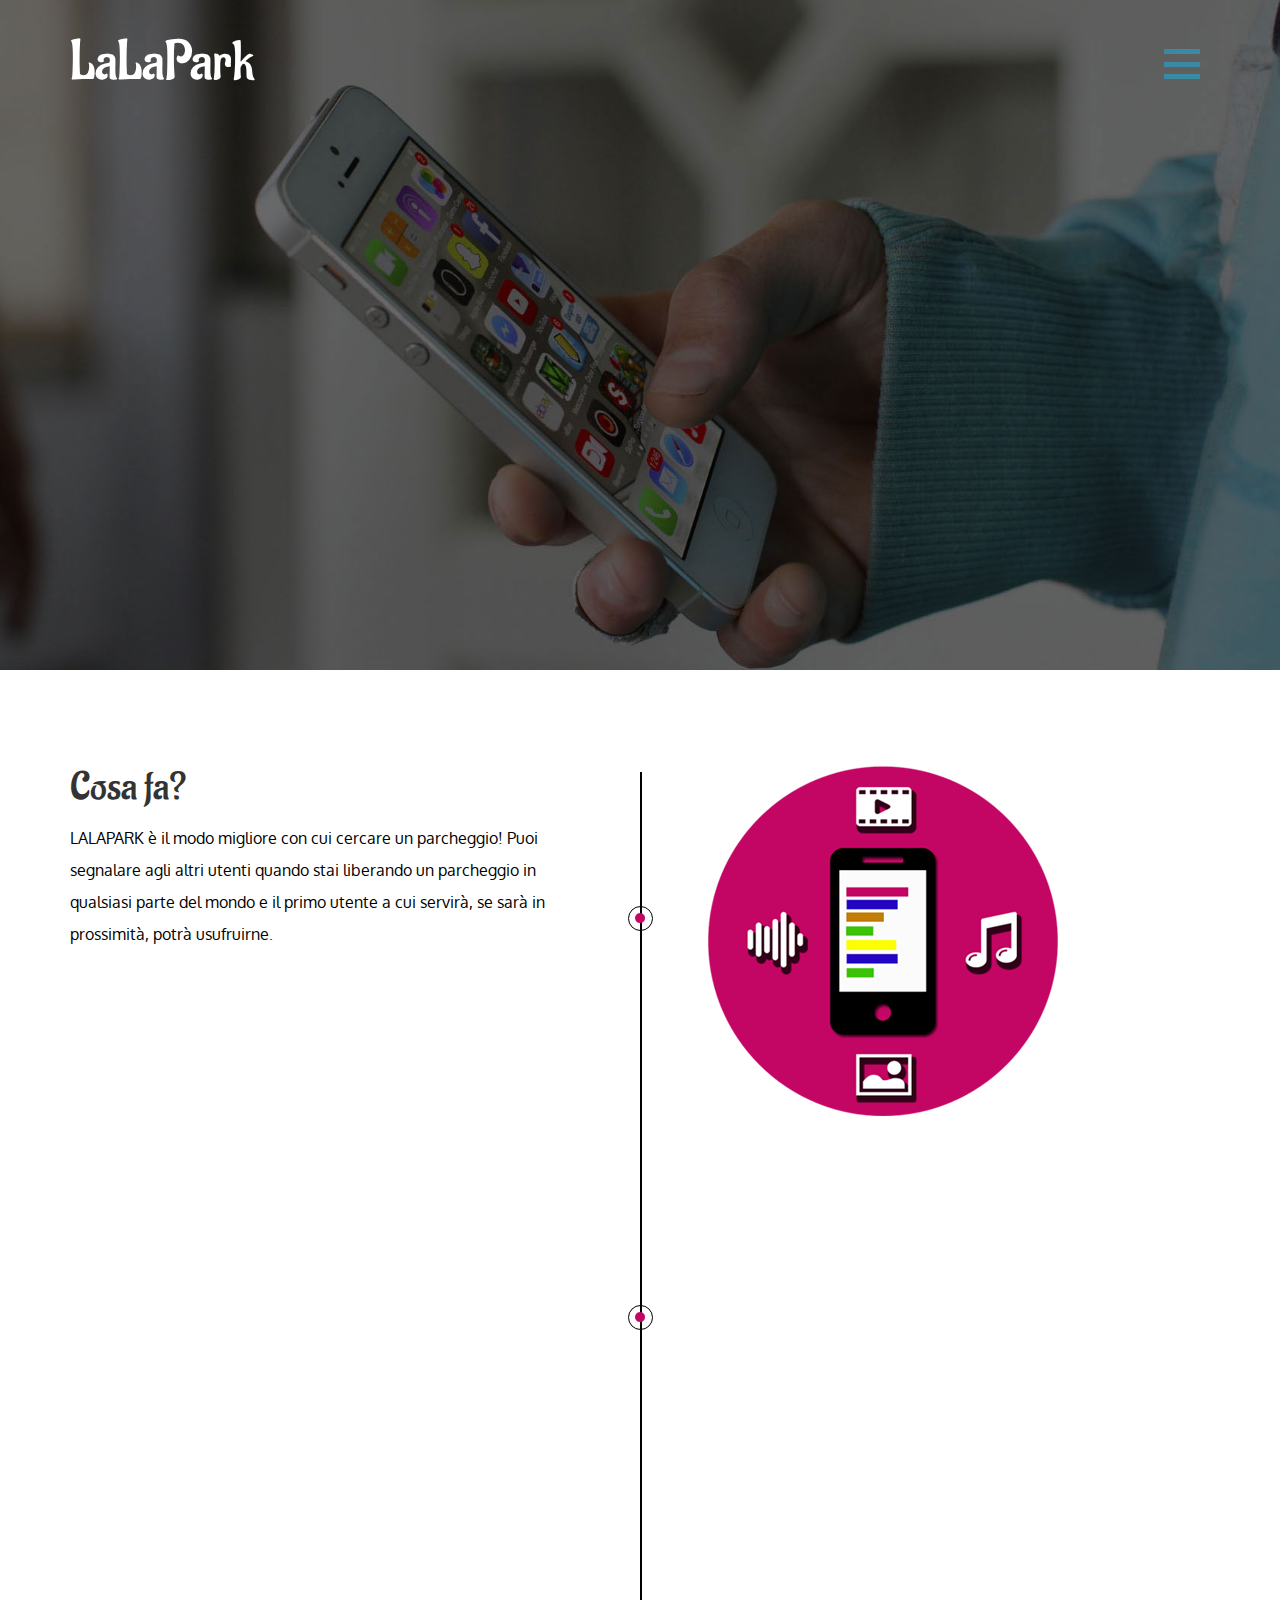
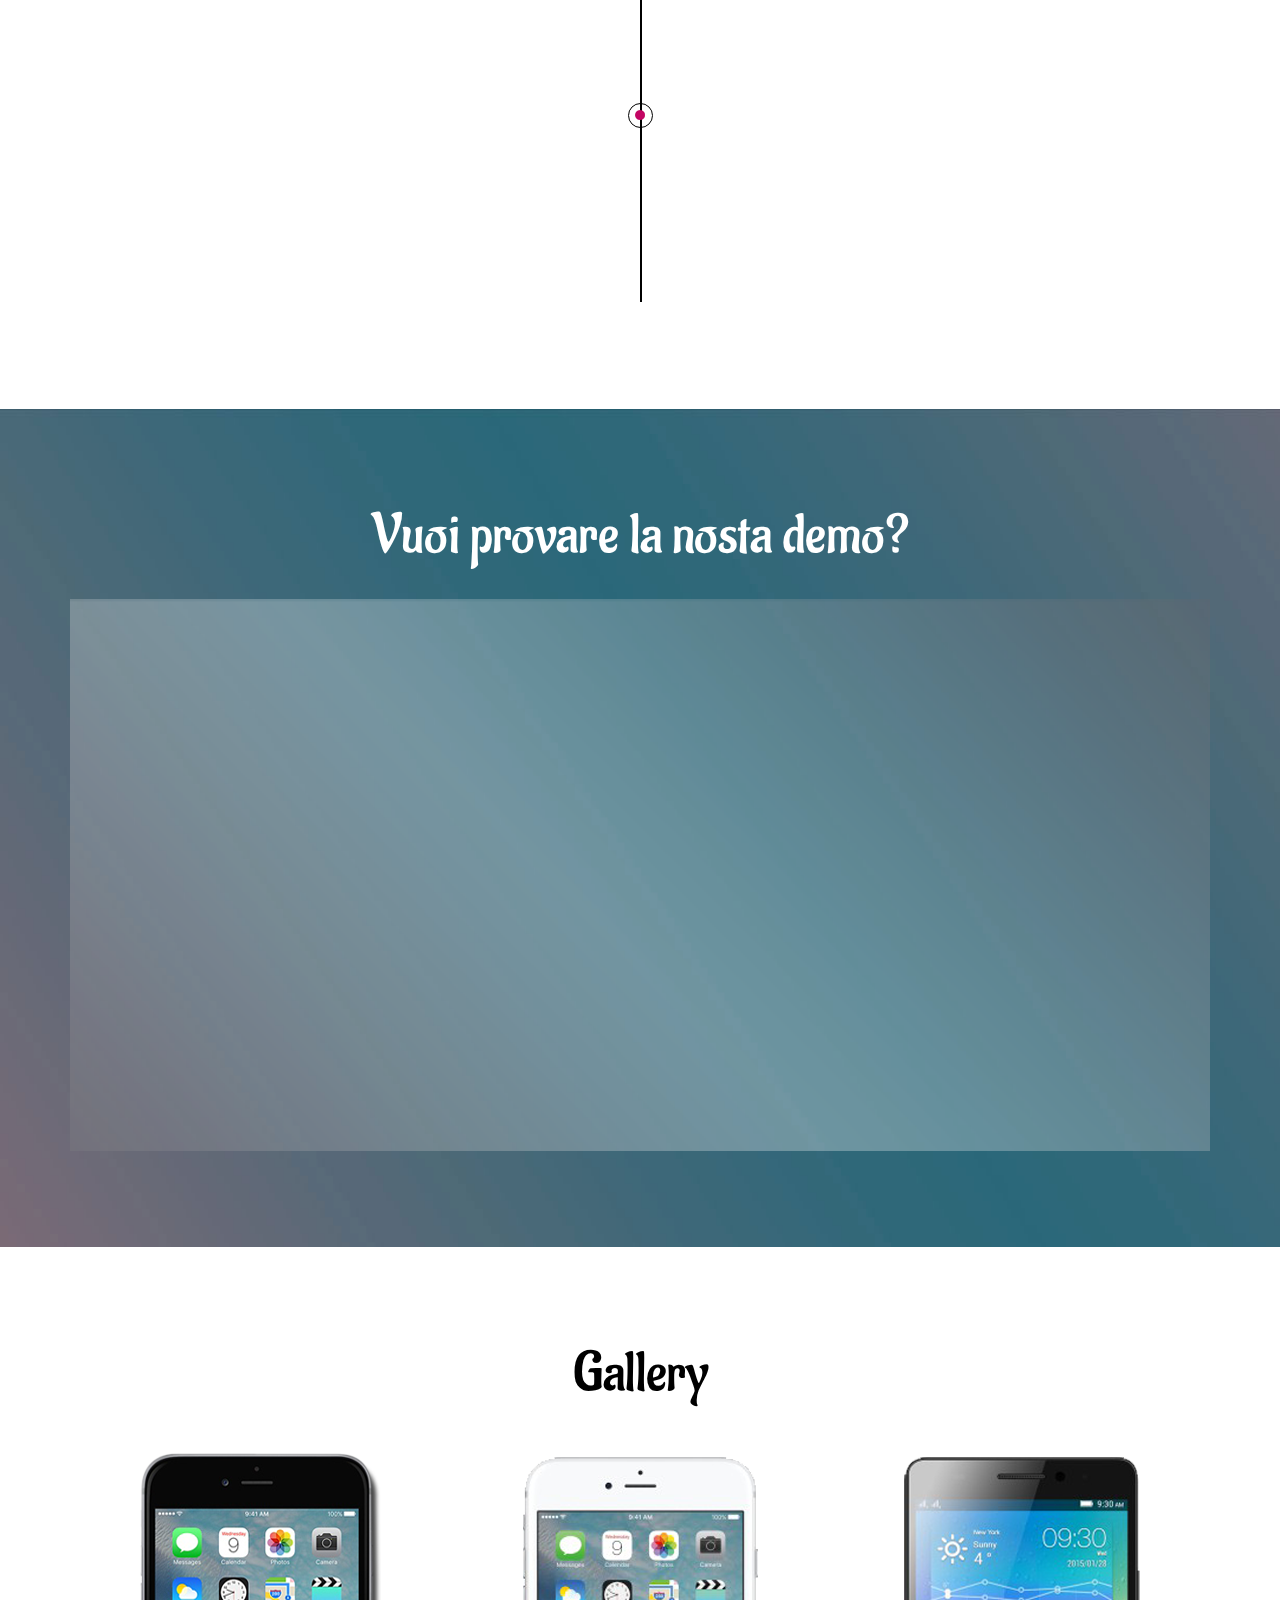
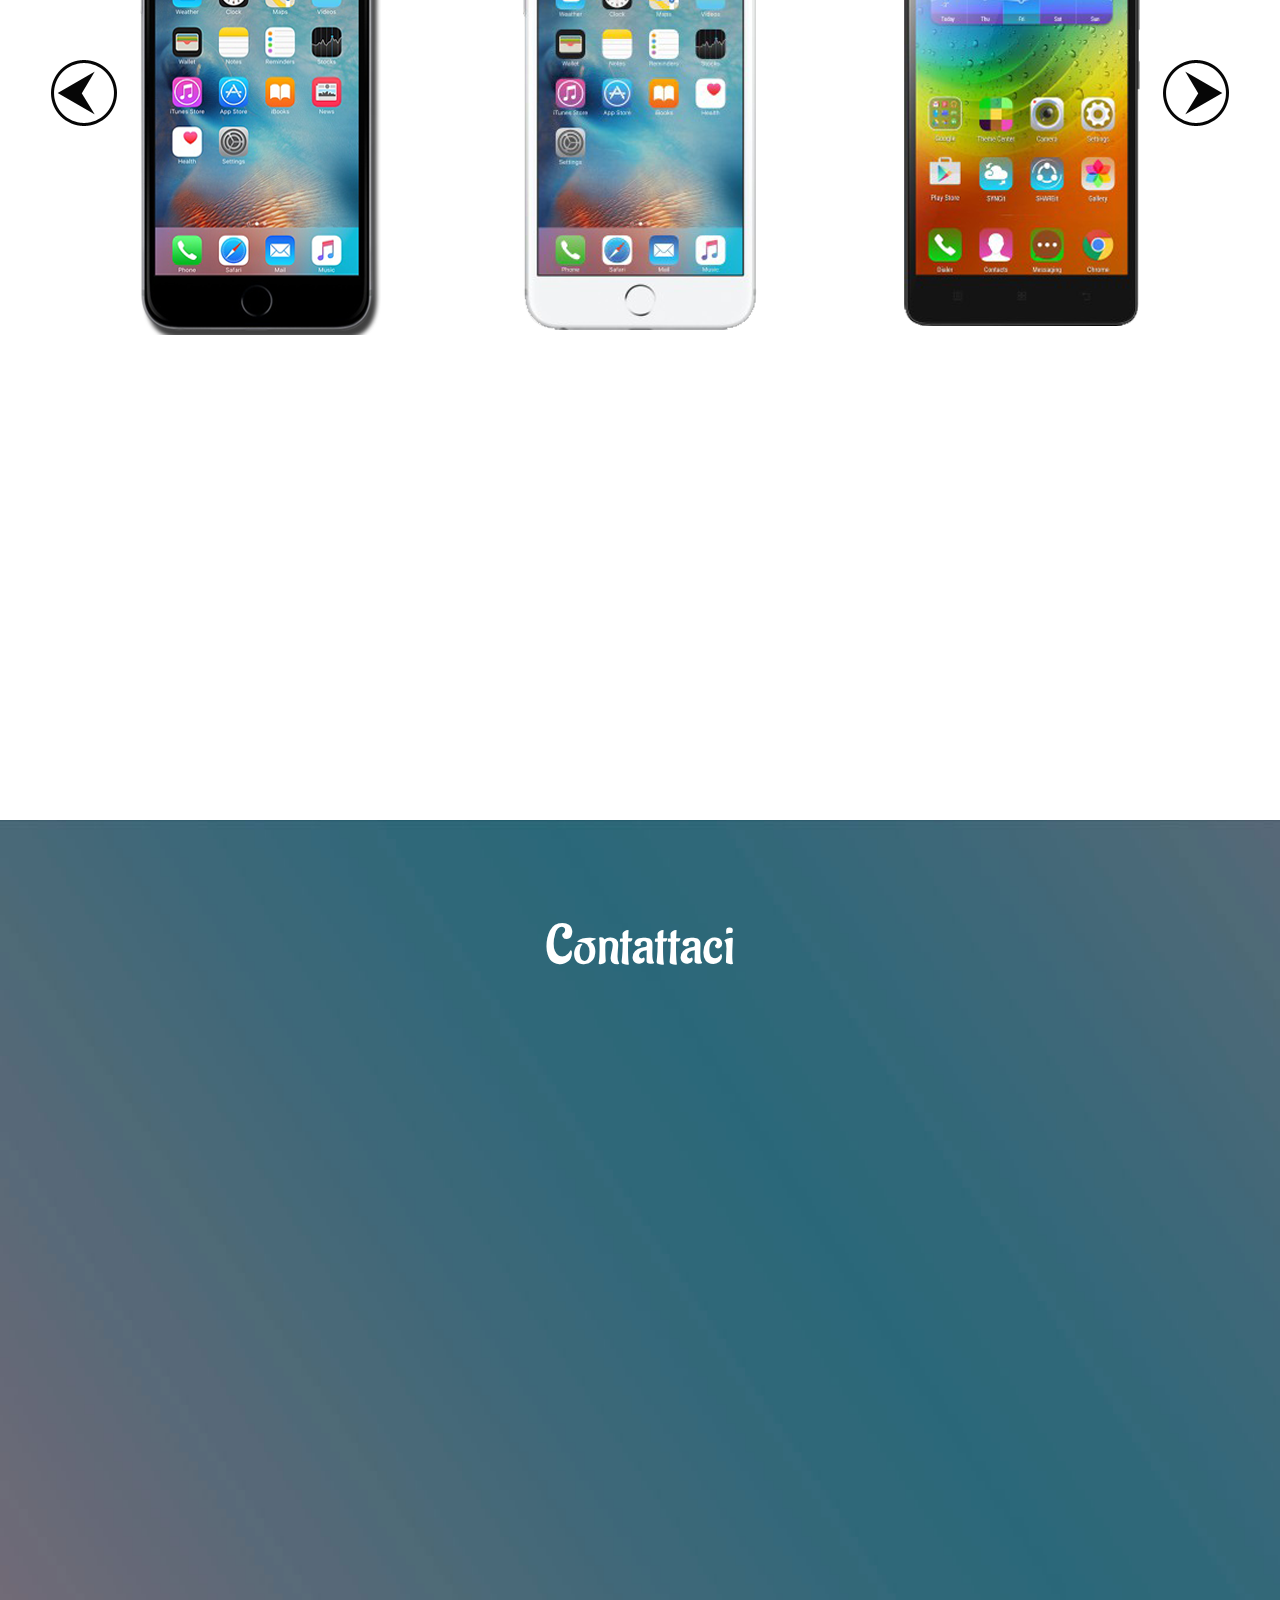
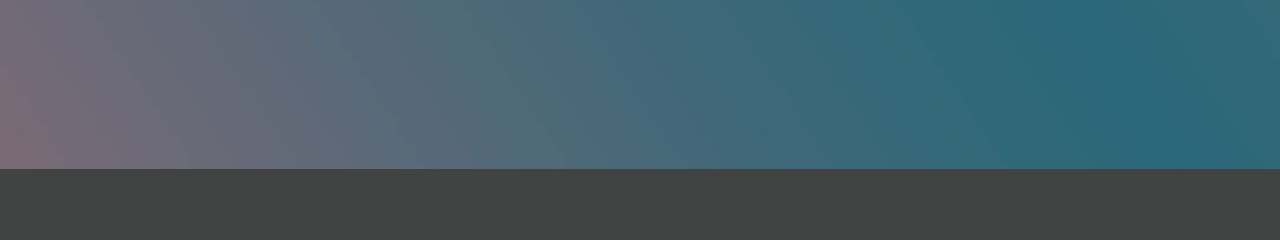
==== demo/index.html @ fcf3b36e "Demo release" ====
<!--Author: W3layouts
Author URL: http://w3layouts.com
License: Creative Commons Attribution 3.0 Unported
License URL: http://creativecommons.org/licenses/by/3.0/
-->
<!DOCTYPE HTML>
<html>
<head>
<title> LALAPARK demo</title>
<link href="css/bootstrap.css" rel="stylesheet" type="text/css" media="all">
<!-- jQuery (necessary for Bootstrap's JavaScript plugins) -->
<script src="js/jquery-1.11.0.min.js"></script>
<!-- Custom Theme files -->
<link href="css/style.css" rel="stylesheet" type="text/css" media="all"/>
<!-- Custom Theme files -->
<meta name="viewport" content="width=device-width, initial-scale=1">
<meta http-equiv="Content-Type" content="text/html; charset=utf-8" />
<meta name="keywords" content="lalapark" />
<script type="application/x-javascript"> addEventListener("load", function() { setTimeout(hideURLbar, 0); }, false); function hideURLbar(){ window.scrollTo(0,1); } </script>
<!--Google Fonts-->
<link href='//fonts.googleapis.com/css?family=Aladin' rel='stylesheet' type='text/css'>
<link href='//fonts.googleapis.com/css?family=Oxygen' rel='stylesheet' type='text/css'>
<!--google fonts-->
<!-- start-smoth-scrolling -->
<script type="text/javascript" src="js/move-top.js"></script>
<script type="text/javascript" src="js/easing.js"></script>
	<script type="text/javascript">
			jQuery(document).ready(function($) {
				$(".scroll").click(function(event){		
					event.preventDefault();
					$('html,body').animate({scrollTop:$(this.hash).offset().top},1000);
				});
			});
</script>
<!-- //end-smoth-scrolling -->
<!-- animated-css -->
		<link href="css/animate.css" rel="stylesheet" type="text/css" media="all">
		<script src="js/wow.min.js"></script>
		<script>
		 new WOW().init();
		</script>
<!-- animated-css --> 
</head>
<body>
<!--banner start here-->
 <div class="banner">
 	<div class="container">
 		<div class="banner-main">
 			 <div class="logo wow bounceInLeft" data-wow-delay="0.1s">
 			 	<h1><a href="index.html">LaLaPark</a></h1>
 			 </div>
			<div class="top-nav-w3layouts">
				<div class="menu" >
					<a href="#" id="m_nav_menu" class="navicon"></a> 
					<div class="toggle"> 
						<ul id="m_nav_list" class="toggle-menu">
							<li class="m_nav_item"><a href="index.html" class="active"> Home</a></li>
							<li class="m_nav_item"><a href="#services" class="navicon1 scroll"> Scarica demo</a></li>
							<li class="m_nav_item"><a href="#contact" class="navicon1 scroll"> Segnala BUG</a></li>
						</ul>
					</div> 
				</div> 	 
				<!-- menu-js -->
				<script>
					$('.navicon').on('click', function (e) {
					  e.preventDefault();
					  $(this).toggleClass('navicon--active');
					  $('.toggle').toggleClass('toggle--active');
					});
					
				</script>
				<script>
					$('.navicon1').on('click', function (e) {  
						e.preventDefault();  
						$('.toggle').toggleClass('toggle--active');
						$('.navicon').toggleClass('navicon--active');
					});
				</script> 
				<!-- //menu-js -->
 			</div>
 		  <div class="clearfix"> </div>
 		</div>
 	</div>
 </div>
<!--banner end here-->
<!--about start here-->
<div class="about" id="about">
	<div class="container">
		<div class="about-main">
			 <div class="changer-main">
					<span class="devide-line w3-agile"> </span>
				 <div class="about-block">
					<div class="changer-left wow bounceInLeft" data-wow-delay="0.1s">
						<h3>Cosa fa?</h3>
					     <p>LALAPARK è il modo migliore con cui cercare un parcheggio! Puoi segnalare agli altri utenti quando stai liberando un parcheggio in qualsiasi parte del mondo e il primo utente a cui servirà, se sarà in prossimità, potrà usufruirne.</p>
						 
					</div>
					<div class="changer-right wow bounceInRight" data-wow-delay="0.1s">
						<img src="images/a1.png" alt="">
					</div>
				     <div class="clearfix"> </div>
				     <div class="ch-bott1 agile">
				     	<span class="botted"> </span>
				     </div>
				 </div>
				 <div class="about-block-snd">
					<div class="changer-left-snd wow bounceInLeft" data-wow-delay="0.1s">
						 <img src="images/a3.png" alt="">
					</div>
					<div class="changer-right-snd wow bounceInRight" data-wow-delay="0.1s">
						<h3>Quando ti serve trova subito parcheggio!</h3>
						<p>Ogni volta che liberi un parcheggio guadagni dei punti che puoi utilizzare per richiedere parcheggi e per premi staordinari! Cosa aspetti? Scala la classifica e migliora la giornata degli altri utenti! Dopo tutto, passare ore a cercare parcheggio è parecchio scomodo no?</p>
					</div>
				      <div class="clearfix"> </div>
				      <div class="ch-bott1 agile">
				     	<span class="botted"> </span>
				     </div>
				</div>
				<div class="about-block agileits-w3layouts">
					<div class="changer-left-trd wow bounceInLeft" data-wow-delay="0.1s">
						<h3>Gratuito</h3>
						<p>Chiunque può utilizzare il servizio ed è completamente gratuito</p>
					</div>
					<div class="changer-right-trd wow bounceInRight" data-wow-delay="0.1s">
						 <img src="images/a2.png" alt="">
					</div>
				     <div class="clearfix"> </div>
				     <div class="ch-bott1 w3-agile">
				     	<span class="botted"> </span>
				     </div>
			    </div>							
		     </div>		   
		</div>
	</div>
</div>
<!--about end here-->
<!--services strat here-->
<div class="services" id="services">
	<div class="container">
		<div class="service-main">
			 <div class="w3ser-top w3-agileits">
			 	<h3>Vuoi provare la nosta demo?</h3>
			 </div>
			  <div class="service-bottom agileits-w3layouts-bottom">
				 <div class="col-md-5 ser-left wow bounceInLeft" data-wow-delay="0.1s">
				 	<img src="images/ser-lft.png" alt="">
				 </div>
				 <div class="col-md-7 ser-right wow bounceInRight" data-wow-delay="0.1s">
				 	<p>LaLaPark è ancora in fase di sviluppo purtroppo! Vuo provarla in anteprima ed aiutarci a scoprire tutti i bug? (Più bug segnali più possibilità hai che @thecave ti offra una birra!)</p><p>Clicca <a href="https://lalapark.it/demo/app-debug.apk">qui</a> per scaricarla! (apk android)</p><p>Clicca <a href="https://docs.google.com/forms/d/17IjhGuvZ7aeTlGuyuJ3XcxtdXv4R2sDg1GRlso1Y1zk/viewform?edit_requested=true">qui</a> per segnalare un bug</p>
				 </div>
				<div class="clearfix"> </div>
			 </div>
		</div>
	</div>
</div>
<!--services end here-->
<!--gallery start here-->
<div class="gallery" id="gallery">
	<div class="container">
		<div class="gallery-main w3-agileits">
			<div class="gallery-top-w3ls">
				<h3>Gallery</h3>
			</div>
			<div class="gallery-bottom agileits-w3layouts">
				<!---->
				 <ul id="flexiselDemo3">
						<li><img src="images/ap1.png" class="img-responsive" alt=""/></li>
						<li><img src="images/ap2.png" class="img-responsive" alt=""/></li>
						<li><img src="images/ap3.png" class="img-responsive" alt=""/></li>
						<li><img src="images/ap2.png" class="img-responsive" alt=""/></li>
					 </ul>
				</div>
				 <script type="text/javascript">
					$(window).load(function() {
						
						$("#flexiselDemo3").flexisel({
							visibleItems: 3,
							animationSpeed: 1000,
							autoPlay: true,
							autoPlaySpeed: 3000,    		
							pauseOnHover: true,
							enableResponsiveBreakpoints: true,
							responsiveBreakpoints: { 
								portrait: { 
									changePoint:480,
									visibleItems: 1
								}, 
								landscape: { 
									changePoint:640,
									visibleItems: 2
								},
								tablet: { 
									changePoint:768,
									visibleItems: 2
								}
							}
						});
						
					});
				    </script>
				    <script type="text/javascript" src="js/jquery.flexisel.js"></script>
		</div>
	</div>
</div>
<!--gallery end here-->


<!--quotation start here-->
<div class="quotation wow bounceInLeft" data-wow-delay="0.1s">
	<div class="container">
		<div class="quotation-main agileinfo">
			<img src="images/quota.png" alt="">
			<p>TralaleroTralalà, se non usi LaLaPark te poi pure sparà <3</p>
			<h4>Nicholas</h4>
		</div>
	</div>
</div>
<!--auotation end here-->
<!--contact start here-->
<div class="contact wthree" id="contact">
	<div class="container">
		<div class="contact-main">
			<div class="contact-top">
				<h3>Contattaci</h3>
			</div>
			<div class="contact-bottom">
				<div class="contact-left agileinfo wow bounceInLeft" data-wow-delay="0.1s">
					<h4>Vuoi inciarci un messaggio?</h4>
					<p>Per ora non puoi! :(</p>
					<p>Puoi <a href="https://docs.google.com/forms/d/17IjhGuvZ7aeTlGuyuJ3XcxtdXv4R2sDg1GRlso1Y1zk">segnalare un BUG però!</a></p>
				</div>
				<div class="contact-right agileinfo wow bounceInRight" data-wow-delay="0.1s">
					<div class="contact-rit-info wthree">
						<h4>Vuoi segnalare un bug?</h4>
						<p>Spotta il bug, vinci una birra! Hai ricevuto in modo mistico la build più recente del nostro apk. Il tuo obiettivo ora è trovare quanti più bug possibili, chi fa più punti vince! Il premio se ci sono almeno 5 partecipanti è una birra grande (offerta da tc) oppure una cassa di birre ghiacciate se ve ne sono 10 ed almeno ogni persona ha 3 bug validati!</p>
<p>Assegnazione di punti per bug:</p>
<p>Bug noto a tc o a rastafaninplakeibol : 1 punto, Bug non noto che non blocca l'applicazione: 2 punti, Bug non noto che blocca l'applicazione o la manda in crash: 3 punti</p>
						<p>Sequala i bug : <a href="https://docs.google.com/forms/d/17IjhGuvZ7aeTlGuyuJ3XcxtdXv4R2sDg1GRlso1Y1zk"> clicca qui</a></p>
					</div>
					<div class="social-icons">
						<h4>Follow us :</h4>
						<ul>
							<li><a href="#"><span class="fb"> </span> </a></li>
							<li><a href="#"><span class="twit"> </span></a></li>
							<li><a href="#"><span class="gmail"> </span></a></li>
							<li class="no-mar"><a href="#"><span class="pin"> </span></a></li>
						</ul>
					</div>
				</div>
				<div class="clearfix"> </div>
			</div>
		</div>
	</div>
</div>
<!--contact end here-->
<!--copy rights start here-->
<div class="copy-right">
	<div class="container">
		 <div class="copy-rights-main wow zoomIn" data-wow-delay="0.1s">
    	    <p>2017</p>
    	 </div>
    </div>
    <script type="text/javascript">
		$(document).ready(function() {
			/*
			var defaults = {
				containerID: 'toTop', // fading element id
				containerHoverID: 'toTopHover', // fading element hover id
				scrollSpeed: 1200,
				easingType: 'linear' 
			};
			*/
			
			$().UItoTop({ easingType: 'easeOutQuart' });
			
		});
	</script>
	<a href="#" id="toTop" style="display: block;"> <span id="toTopHover" style="opacity: 1;"> </span></a>
</div> 
<!--copy rights end here-->
</body>
</html>
---- demo/css/style.css ----
/*--
Author: W3layouts
Author URL: http://w3layouts.com
License: Creative Commons Attribution 3.0 Unported
License URL: http://creativecommons.org/licenses/by/3.0/
--*/
h4, h5, h6,
h1, h2, h3 {margin: 0;}
ul, ol {margin: 0;}
p {margin: 0;}
html, body{
 font-family: 'Oxygen', sans-serif;
   font-size: 100%;
   background:#fff; 
    overflow-y: auto;
  overflow-x: hidden;
  width: 100%;
}
a {
  text-decoration: none;
}
a:hover {
  transition: 0.5s all;
  -webkit-transition: 0.5s all;
  -moz-transition: 0.5s all;
  -o-transition: 0.5s all;
  text-decoration:none;
}
/*--banner start here--*/
.banner {
    background: url(../images/bann1.jpg)no-repeat;
    min-height: 800px;
    background-size: cover;
	position:relative;
}
/*--banner end here--*/
/*--header start here--*/
.logo {
    float: left;
    width: 50%;
}

.banner-main {
    padding: 2em 0em;
}

.top-nav-w3layouts {
    float: right;
    width: 50%;
}
.logo h1 {
    font-size:3.5em;
    font-family: 'Aladin', cursive;
}
.logo h1 a{
	 color: #fff;
}
/*           Wrapper
==============================*/

#wrapper {
    /*background-image: url('../yosemite.jpg');
background-size: cover;*/
    background: tomato;
    position: absolute;
    top: 0px;
    width: 100%;
    height: 100%;
    text-align: center;
}
/*classes used to push the wrapper down when the navbar is expanded
*/

.open_wrapper {
    top: 200px !important;
}
.closed_wrapper {
    top: 0px !important;
}
/*      Navigation Bar
==============================*/

#m_nav_container {
    width: 100%;
    height:100px;
    left: 0px;
    background-color:#398AA2;
    position: fixed;
    display: none;
    /*	opacity: 0;*/
    top: 0px;
}
 
.m_nav_item {
    margin:10px 50px 10px 0px;
    display: inline-block;
}
.m_nav_item a {
    text-decoration: none;
    color: #fff;
    font-size: 1.3em;
    -webkit-transition-duration: 0.5s;
    font-family: 'Aladin', cursive;
}
.m_nav_item a:hover {
    color:#000;
} 

 
/*-- menu-navigation --*/
.menu { 
    z-index: 9999;
	float: left;
}
.menu h1 {
  font-weight: 300; 
  font-size: 40px;
  text-align: center;
}
.menu h1 a,.menu h1 a:hover{
    color: #FF1493;
	text-decoration:none;
	outline:none;
}
.menu .navicon {
    background: transparent;
    position: fixed;
    height: 46px;
    width: 46px;
    display: block;
    top: 48px;
    right: 225px;
    z-index: 9999;
    -webkit-transition: linear 0.5s all;
    -moz-transition: linear 0.5s all;
    transition: linear 0.5s all;
    outline: none;
}
.menu .navicon:before, .menu .navicon:after {
    background: #398AA2;
    -webkit-backface-visibility: hidden;
    backface-visibility: hidden;
    content: "";
    height: 5px;
    left: 0;
    -webkit-transition: 0.8s ease;
    -moz-transition: 0.8s ease;
    transition: 0.8s ease;
    width: 36px;
}

.menu .navicon:before {
	box-shadow: #398AA2 0 13px 0 0;
	position: absolute;
	top: 0;
}
.menu .navicon:after {
    position: absolute;
    top: 25px;
}

.menu .navicon--active { 
	-webkit-transition: linear 0.5s all;
	-moz-transition: linear 0.5s all; 
	transition: linear 0.5s all;
}

.menu .navicon--active:before {
	box-shadow: transparent 0 0 0 0;
	top: 15px;
	-webkit-transform: rotate(225deg);
	-ms-transform: rotate(225deg);
	-moz-transform: rotate(225deg);
	-o-transform: rotate(225deg);
	transform: rotate(225deg);
	background: #fff;
}
.menu .navicon--active:after {
	top: 15px;
	-webkit-transform: rotate(315deg);
	-ms-transform: rotate(315deg);
	-moz-transform: rotate(315deg);
	-o-transform: rotate(315deg);
	transform: rotate(315deg);
	background: #fff;
} 
.menu .toggle {
    display: block;
    position: fixed;
    width: 100%;
    left: 0;
    top: 0;
    background-color: #398AA2;
    padding: 2em 3em;
    opacity: 0;
    -webkit-transition: ease-in 0.5s all;
    -moz-transition: ease-in 0.5s all;
    transition: ease-in 0.5s all;
    -webkit-transform: translateY(-200%);
    -moz-transform: translateY(-200%);
    -o-transform: translateY(-200%);
    -ms-transform: translateY(-200%);
    -ms-transform: translateY(-200%);
    transform: translateY(-200%);
    z-index: 999;
    -webkit-box-shadow: 0px 0px 7px #696868;
    -moz-box-shadow: 0px 0px 7px #696868;
    box-shadow: 0px 0px 7px #696868;
	text-align: center;
}
.menu .toggle--active {
	display: block;
	opacity: 1;
	-webkit-transition: ease-in 0.5s all;
	-moz-transition: ease-in 0.5s all; 
	transition: ease-in 0.5s all;
	-webkit-transform: translateY(0);
	-ms-transform: translateY(0);
	-o-transform: translateY(0);
	-moz-transform: translateY(0);
	transform: translateY(0);
	
}  
/*-- //menu-navigation --*/

#header {
    width: 100%;
    height: 700px;
    /*background-image: url('../yosemite.jpg');
	background-size: cover;*/
    /*	background: #4787ff*/
    float: left;
    text-align: center;
    margin-top: 0px;
}
/*#header*/
/*-- header end here--*/
/*--about start here--*/
.about {
    padding: 6em 0em;
    min-height: 800px;
    background-size: cover;
}
span.devide-line {
    width: 2px;
    height:1130px;
    position: absolute;
    top: 0.4em;
    display: block;
    left: 50%;
    background: #000;
}
.ch-bott1 {
    position: relative;
}
span.botted {
    width: 25px;
    height: 25px;
    background: url(../images/dot.png)no-repeat 6px 6px;
    display: block;
    border-radius: 36px;
    position: absolute;
    top: -210px;
    left: 558px;
    border: 1px solid #000;
}
.changer-main {
    position: relative;
}
.changer-left {
    float: left;
    width: 44%;
}
.changer-right {
    float: right;
    width: 44%;
}
.changer-left h3 {
    font-size: 2.5em;
    color: #333;
    font-family: 'Aladin', cursive;
    margin-bottom: 0.3em;
}
.changer-left p {
    font-size: 1em;
    color: #000;
    line-height: 2em;
}
.changer-right-snd h3 {
    font-size: 2.5em;
    color: #333;
    font-family: 'Aladin', cursive;
    margin-bottom: 0.3em;
}
.changer-right-snd p {
    font-size: 1em;
    color: #000;
    line-height: 2em;
}
.changer-left-trd h3 {
    font-size: 2.5em;
    color: #333;
    font-family: 'Aladin', cursive;
    margin-bottom: 0.3em;
}
.changer-left-trd p {
    font-size: 1em;
    color: #000;
    line-height: 2em;
}
.changer-left-snd {
    float: left;
    width: 44%;
}
.changer-right-snd {
    float: right;
    width: 44%;
}
.changer-left-trd {
    float: left;
    width: 44%;
}
.changer-right-trd {
    float: right;
    width: 44%;
}
.about-block-snd {
    margin: 3em 0em;
}
/*--service start here--*/
.services {
    background: url(../images/conatc.jpg)no-repeat;
    min-height: 400px;
    background-size: cover;
     padding: 6em 0em;
}
.service-main {
	  
}
.service-bottom {
    background: url(../images/con-rit-bg.png)no-repeat;
    min-height: 100px;
    background-size: cover;
    padding: 2em 1em;
}
.w3ser-top {
    text-align: center;
    margin-bottom: 2em;
}
.w3ser-top h3 {
    font-size: 3.5em;
    color: #fff;
    font-family: 'Aladin', cursive;
}
.ser-right p {
    font-size: 1.6em;
    line-height: 2em;
    color:#fff;
    padding: 1.5em 0em;
    font-family: 'Aladin', cursive;
}
/*--service end here--*/
/*--features start here--*/
.features {
    background: url(../images/conatc.jpg)no-repeat;
    min-height: 550px;
    padding: 6em 0em;
    background-size: cover;
}
.features-top {
    text-align: center;
    margin-bottom: 3em;
}
.features-top h2 {
    font-size: 3.5em;
    color: #fff;
    font-family: 'Aladin', cursive;
}
.fea-agileits {
    background: url(../images/con-rit-bg.png)no-repeat;
    background-size: cover;
    padding:3em 2em;
}
.fea-left-top h3 {
    font-size: 1.8em;
    color: #fff;
    margin-bottom:1em;
    font-family: 'Aladin', cursive;
}
.fea-rit-top h3 {
    font-size: 1.8em;
    color: #fff;
    margin-bottom: 1em;
    font-family: 'Aladin', cursive;
}
.fea-left-top {
    border-bottom: 1px solid rgba(255, 255, 255, 0.68);
}
.fea-left-top h4 {
    font-size: 1.2em;
    color: #fff;
}
.fea-left-top h5 {
    font-size: 1em;
    color: #fff;
    margin: 0.8em 0em;
}
.fea-left-top p {
    font-size: 0.95em;
    color: #F3F3F3;
    line-height: 1.8em;
    margin-bottom:2em;
}
.fea-left-bott h4 {
    font-size: 1.2em;
    color: #fff;
}
.fea-left-bott p {
    font-size: 0.95em;
    color: #F3F3F3;
    line-height: 1.8em;
}
.fea-left-bott {
    padding-top: 2em;
}
.fea-left-bott h5 {
    font-size: 1em;
    color: #fff;
    margin: 0.8em 0em;
}
.fea-rit-top h4 {
    font-size: 1.2em;
    color: #fff;
}
.fea-rit-top h5 {
    font-size: 1em;
    color: #fff;
    margin: 0.8em 0em;
}
.fea-rit-top p {
    font-size: 0.95em;
    color: #F3F3F3;
    line-height: 1.8em;
    margin-bottom: 2em;
}
.fea-rit-top {
    border-bottom: 1px solid rgba(255, 255, 255, 0.68);
}
.fea-rit-bott{
    padding-top: 2em;
}
.fea-rit-bott h4 {
    font-size: 1.2em;
    color: #fff;
}
.fea-rit-bott h5 {
    font-size: 1em;
    color: #fff;
    margin: 0.8em 0em;
}
.fea-rit-bott p {
    font-size: 0.95em;
    color: #F3F3F3;
    line-height: 1.8em;
    margin-bottom: 1em;
}
.fea-agileits-rit {
	background: url(../images/con-rit-bg.png)no-repeat;
    background-size: cover;
    padding:2.5em 2em;
}
/*--gallery start here--*/
.gallery {
    padding: 6em 0em;
}
.gallery-top-w3ls{
   margin-bottom:3em;
   text-align:center;
}
.gallery-top-w3ls h3 {
    font-size: 3.5em;
    color: #000;
    font-family: 'Aladin', cursive;
}
/*--*/
.content-middle-in,.content-bottom-in {
  padding: 2em 0;
}
/*---
#flexiselDemo1{
	display: none;
}
#flexiselDemo1 li {
	margin:0 auto;
}

.nbs-flexisel-container {
	position: relative;
	max-width: 100%;
}
.nbs-flexisel-ul {
	position: relative;
	width: 9999px;
	list-style-type: none;
	text-align:center;
}
.nbs-flexisel-inner {
	overflow: hidden;
	width:90%;
	margin: 0 auto;
}
.nbs-flexisel-item {
	float: left;
	position: relative;
	line-height: 0px;
	margin-left: -1em !important;
}
.nbs-flexisel-item > img {
	cursor: pointer;
	position: relative;	
}
/*---- Navigation ---*
.nbs-flexisel-nav-left, .nbs-flexisel-nav-right {
	width:68px;
	height:68px;
	position: absolute;
	cursor: pointer;
	z-index: 100;
}
.nbs-flexisel-nav-left {
	left: -20px;
	background: url(../images/sli-arr.png) no-repeat 1px 0px ;
}
.nbs-flexisel-nav-right {
	right: -20px;
	background: url(../images/sli-arr.png) no-repeat -73px 0px;
}
--*/
/*-- flexisel --*/
 #flexiselDemo3 {
	display: none;
}
.nbs-flexisel-container {
	position: relative;
	max-width: 100%;
}
.nbs-flexisel-ul {
	position: relative;
	width: 9999px;
	margin: 0px;
	padding: 0px;
	list-style-type: none;
	text-align: center;
}
.nbs-flexisel-inner {
	overflow: hidden;
	margin: 0 auto;
}
.nbs-flexisel-item {
	float: left;
	margin:0px;
	padding:0px;
	position: relative;
	line-height: 0px;
}
.nbs-flexisel-item > img {
	cursor: pointer;
	positon: relative;

}
.nbs-flexisel-item img{
	margin:0 auto;
}
.nbs-flexisel-nav-left, .nbs-flexisel-nav-right {
	width:68px;
	height:68px;
	position: absolute;
	cursor: pointer;
	z-index: 100;
}
.nbs-flexisel-nav-left {
	left: -20px;
	background: url(../images/sli-arr.png) no-repeat 1px 0px ;
}
.nbs-flexisel-nav-right {
	right: -20px;
	background: url(../images/sli-arr.png) no-repeat -73px 0px;
}
/*-- flexisel --*/
/*----*/
.men{
	margin:0 4% 0 ;
}
.bag h5{
	text-align:left;
}
/*--gallery end here--*/
/*--quotation start here--*/
.quotation {
    padding: 6em 0em;
}
.quotation-main p {
    font-size: 1.3em;
    color: #000;
    line-height: 2em;
    padding: 2em 0em;
}
.quotation-main h4 {
    font-size: 1.5em;
    color: #000;
    font-family: 'Aladin', cursive;
}
/*--quotationend here--*/
/*--contact start here--*/
.contact {
    background: url(../images/conatc.jpg)no-repeat;
    min-height: 350px;
    background-size: cover;
    padding: 6em 0em;
}
.contact-top {
    text-align: center;
    margin-bottom:4em;
}
.contact-left input[type="text"] {
    font-size: 0.95em;
    padding: 0.4em 1em;
    background: none;
    border: 1px solid #FFFFFF;
    color: #fff;
    width: 100%;
    margin-bottom: 1em;
    outline: none;
}
::-webkit-input-placeholder{
   color:#fff !important;
}
.contact-left textarea {
    font-size: 1em;
    color:#fff;
    background: none;
    padding: 0.5em 1em;
    width: 100%;
    height: 9.4em;
    border:1px solid #D8D8D8;
    resize: none;
    outline: none;
}
.contact-left input[type="submit"] {
    font-size: 1em;
    color: #000;
    background: #FFFFFF;
    padding: 0.5em 2em;
    border: 1px solid #fff;
    outline: none;
    display: inline-block;
    margin-top: 0.5em;
    float: right;
}
.contact-left input[type="submit"]:hover{
	color: #fff;
    background:#000;
    transition: 0.5s all;
    -webkit-transition: 0.5s all;
    -moz-transition: 0.5s all;
    -o-transition: 0.5s all;
}
.contact-top h3 {
    font-size: 3.5em;
    color: #fff;
    font-family: 'Aladin', cursive;
}
.contact-left {
    background: url(../images/con-rit-bg.png)no-repeat;
    min-height: 100px;
    background-size: cover;
    padding: 2em 2em;
    float: left;
    width: 49%;
}
.contact-right {
    float: right;
    width: 45%;
}
.contact-rit-info {
    background: url(../images/con-rit-bg.png)no-repeat;
    padding: 2em 2em;
    background-size: cover;
}
.contact-left h4 {
    font-size: 1.8em;
    color:#fff;
    margin-bottom: 0.8em;
    font-family: 'Aladin', cursive;
}
.contact-rit-info h4 {
    font-size: 1.8em;
    color: #fff;
    margin-bottom: 0.5em;
    font-family: 'Aladin', cursive;
}
.contact-right p {
    font-size: 1em;
    color:#E6E6E6;
    line-height: 2em;
}
.contact-right p a{
    color:#E6E2E2;
}
.contact-right p a:hover{
	 color: #000;
}
.social-icons {
    background: url(../images/ftr-icon-bg.png)no-repeat;
    min-height: 100px;
    background-size: cover;
    padding: 1em 1em;
    margin-top: 3em;
}
.social-icons ul {
    padding: 0em;
    list-style: none;
        text-align: center;
}
.social-icons ul li {
	 display: inline-block;
	 margin-right: 3em;
}
.social-icons ul li span {
    background: url(../images/ftr-icons.png)no-repeat;
    width: 33px;
    height:33px;
    display: inline-block;
}
.social-icons ul li span.fb {
    background-position: 10px 0px;
	transition: 0.5s all;
  -webkit-transition: 0.5s all;
  -moz-transition: 0.5s all;
  -o-transition: 0.5s all;
}
.social-icons ul li span.twit {
    background-position: -24px 0px;
	transition: 0.5s all;
  -webkit-transition: 0.5s all;
  -moz-transition: 0.5s all;
  -o-transition: 0.5s all;
}
.social-icons ul li span.gmail {
    background-position: -58px 0px;
	transition: 0.5s all;
  -webkit-transition: 0.5s all;
  -moz-transition: 0.5s all;
  -o-transition: 0.5s all;
}
.social-icons ul li span.pin {
    background-position: -91px 0px;
	transition: 0.5s all;
  -webkit-transition: 0.5s all;
  -moz-transition: 0.5s all;
  -o-transition: 0.5s all;
}
.social-icons ul li.no-mar {
    margin: 0px;
}
.social-icons ul li span.fb:hover {
    background-position: 10px -33px;
     transition: 0.5s all;
  -webkit-transition: 0.5s all;
  -moz-transition: 0.5s all;
  -o-transition: 0.5s all;
}
.social-icons ul li span.twit:hover{
    background-position: -24px -33px;
     transition: 0.5s all;
  -webkit-transition: 0.5s all;
  -moz-transition: 0.5s all;
  -o-transition: 0.5s all;
}
.social-icons ul li span.gmail:hover {
    background-position: -58px -33px;
     transition: 0.5s all;
  -webkit-transition: 0.5s all;
  -moz-transition: 0.5s all;
  -o-transition: 0.5s all;
}
.social-icons ul li span.pin:hover {
    background-position: -91px -33px;
     transition: 0.5s all;
  -webkit-transition: 0.5s all;
  -moz-transition: 0.5s all;
  -o-transition: 0.5s all;
}
.social-icons ul li.no-mar {
    margin: 0px;
}
.social-icons h4 {
    font-size: 1.5em;
    color: #fff;
    margin-bottom: 1em;
    text-align: center;
    font-family: 'Aladin', cursive;
}
/*--contact end here--*/
/*--copyrights start  here--*/
.copy-right {
    background:#414242;
    padding: 1.5em 0em;
    text-align: center;
}
.copy-rights-main p {
    font-size: 1em;
    color: #FFF;
}
.copy-rights-main p a{
	font-size:1em;
	color:#fff;
}
.copy-rights-main p a:hover{
	color:#398AA2;
}
#toTop {
	display: none;
	text-decoration: none;
	position: fixed;
	bottom: 10px;
	right: 0px;
	overflow: hidden;
	width: 48px;
	height: 48px;
	border: none;
	text-indent: 100%;
	background: url(../images/top_mover.png) no-repeat 0px 0px;
}
/*--copy rigths end here--*/ 
/*--media quies start here--*/
@media (max-width:1440px){
.banner {
    min-height: 670px;	
}
#m_nav_menu {
    right: 150px;
}
}
@media (max-width:1366px){
#m_nav_menu {
    right: 120px;
}
#m_nav_menu {
    right: 80px;
}	
#m_nav_menu {
    right: 110px;
}
}
@media (max-width:1280px){
#m_nav_menu {
    right: 70px;
}
}
@media (max-width:1024px){
.banner {
    min-height: 560px;
}
.dot-3 {
    right: 112%;
}	
.social-icons ul li {
    margin-right: 2em;
}

.nbs-flexisel-nav-left {
    left: -20px;
    background: url(../images/sli-arr.png) no-repeat 1px 0px;
    background-size: 202%;
}
.nbs-flexisel-nav-right {
    right: -20px;
    background: url(../images/sli-arr.png) no-repeat -52px 0px;
    background-size: 200%;
}
.nbs-flexisel-nav-left, .nbs-flexisel-nav-right {
    width: 50px;
    height:50px;
}
#m_nav_menu {
    right: 40px;
}
span.botted {
    left: 458px;
}
}
@media (max-width:991px){
.dot-1 {
    left: 107.5%;
}
.dot-2 {
    left: 107.5%;
}
.dot-3 {
    right: 117%;
}
span.botted {
    left: 348px;
}
.nbs-flexisel-nav-left {
    left: -80px;
}
.nbs-flexisel-nav-right {
    right: -75px;
}

.ser-left {
    float: left;
    width: 50%;
}
.ser-right {
    float: right;
    width: 50%;
}
.ser-left img {
    width: 100%;
}
.ser-right p {
    font-size: 1.2em;
    padding: 0.5em 0em;
}
.fea-left-bott {
    padding-top: 1em;
}
.fea-left-top p {
    margin-bottom: 1em;
}
.fea-rit-bott {
    padding-top: 1em;
}
.fea-rit-top p {
    margin-bottom: 1em;
}
.fea-left-top h3 {
    margin-bottom: 0.5em;
}
.fea-rit-top h3 {
    margin-bottom: 0.5em;
}
.fea-agileits {
    padding: 1.5em 2em;
}
.fea-agileits-rit {
    padding: 1.5em 2em;
}
.features-top {
    margin-bottom: 1em;
}
.social-icons ul li {
    margin-right: 0em;
}
.contact-left textarea {
    height: 8.5em;
}
.features-right {
    margin-top: 1.5em;
}
}
@media (max-width:768px){

.banner {
    min-height: 414px;
}
.about {
    padding: 3em 0em;
}
.services {
    padding: 3em 0em;
}
.quotation {
    padding: 3em 0em;
}
.contact {
    padding: 3em 0em;
}
.social-icons ul li span {
    width: 40px;
    height: 40px;
    background-size: 367%;
}
.social-icons ul li span.fb {
    background-position: 17px 0px;
}
.social-icons ul li span.twit {
    background-position: -30px 0px;
}
.social-icons ul li span.gmail {
    background-position: -70px 0px;
}
.social-icons ul li span.pin {
    background-position: -110px 0px;
}
.social-icons ul li span.fb:hover {
    background-position: 17px -40px;
}
.social-icons ul li span.twit:hover {
    background-position: -30px -40px;
}
.social-icons ul li span.gmail:hover {
    background-position: -70px -40px;
}
.social-icons ul li span.pin:hover {
    background-position: -110px -40px;
}
.social-icons ul li {
    margin-right: 1em;
}
.nbs-flexisel-nav-right {
    right: 300px;
    top: 103% !important;
}
.nbs-flexisel-nav-left {
    left: 300px;
    top: 103% !important;
}

.about-left {
    padding-top: 2em;
}
.features-right {
    margin-top: 1.5em;
}
.social-icons {
    min-height: 70px;
}
.contact-left textarea {
    height: 7em;
}
.social-icons {
    margin-top: 1em;
}
.changer-right img {
    width: 100%;
}
.changer-left-snd img {
    width: 100%;
}
.changer-right-trd img {
    width: 100%;
}
.gallery-top-w3ls {
    margin-bottom: 1em;
}
.features {
    padding: 3em 0em;
}
.social-icons h4 {
    margin-bottom: 0.6em;
}
}
@media (max-width:736px){
span.botted {
    left: 334px;
}	
.nbs-flexisel-nav-right {
    right: 265px;
}
.nbs-flexisel-nav-left {
    left: 265px;
}
.changer-left-trd p {
    font-size: 0.9em;
}
.changer-right-snd p {
    font-size: 0.9em;
}
.changer-left p {
    font-size: 0.9em;
}
span.devide-line {
    height: 1010px;
}
}
@media (max-width:667px){
span.botted {
    left: 300px;
}	
.nbs-flexisel-nav-right {
    right: 230px;
}
.nbs-flexisel-nav-left {
    left: 230px;
}
.m_nav_item {
    margin: 10px 33px 10px 0px; 
}
}
@media (max-width:640px){
.logo h1 {
    font-size: 3em;	
}
#m_nav_menu {
    right: 20px;
    top: 40px;
}
.banner {
    min-height: 330px;
}
.about-grid p {
    font-size: 0.85em;
}
.about-left {
    padding-top: 1em;
}
.dot-1 {
    left: 106.5%;
}
.dot-3 {
    right: 121%;
}
.dot-2 {
    left: 106.5%;
}
.about-grid h3 {
    font-size: 2em;
}
.dot-2 {
    top: 37%;
}
.ser-right p {
    font-size: 1.02em;
}
.ser-right p {
    font-size: 1.02em;
}
.quotation-main p {
    font-size: 1.05em;
}
.w3ser-top h3 {
    font-size: 2.8em;
}
.gallery-top-w3ls h3 {
    font-size: 2.8em;
}
.features-top h2 {
    font-size: 2.8em;
}
.gallery {
    padding:4em 0em 5em 0em;
}
.features {
    padding: 3em 0em;
}
.contact-top h3 {
    font-size: 2.8em;
}
.contact-top {
    margin-bottom: 2em;
}
.contact-left {
    float: none;
    width: 100%;
    min-height: 475px;
    padding: 2em 2em;
    margin-bottom: 2em;
}
.contact-right {
    float: none;
    width: 100%;
}
.social-icons {
    min-height: 72px;
    margin-top: 2em;
}
.m_nav_item {
    margin: 10px 30px 10px 0px;
}

.nbs-flexisel-nav-right {
    right: 200px;
    top: 103% !important;
}
.nbs-flexisel-nav-left {
    left: 200px;
    top: 103% !important;
}

.m_nav_item {
    display: block;
}
#m_nav_container {
    height: 255px;
}
.changer-left p {
    font-size: 0.85em;
}
.changer-right-snd p {
    font-size: 0.85em;
}
.changer-left-trd p {
    font-size: 0.85em;
}
span.botted {
    left: 287px;
}
span.devide-line {
    height: 1000px;
}
}
@media (max-width:600px){
span.botted {
    left: 266px;
}
span.devide-line {
    height: 1090px;
}	
.menu .toggle { 
    padding: 1em 2em; 
}
}
@media (max-width:568px){
span.botted {
    left: 250px;
}
}
@media (max-width:480px){
.m_nav_item {
    margin: 10px 15px 10px 0px;	
}
.m_nav_item a {
    font-size: 1.1em;
}
.logo h1 {
    font-size: 2.5em;
}
.banner {
    min-height: 211px;
}
#m_nav_menu {
    right: 14px;
    top: 32px;
}
.dot-1 {
    left: 104.5%;
    top: 30%;
}
.about-left {
    float: none;
    width: 100%;
}
.about-right {
    float: none;
    width: 100%;
}
.dot-3 {
    right: 113%;
}
.about-border {
    padding: 0em 0em 0em 2em;
}
.dot-1 {
    left: -3%;
    top: 493%;
}
.dot-2 {
    top: 330%;
    left: -3%;
}
.dot-3 {
    right: 104%;
    top: 195%;
}
.ser-left {
    float: none;
    width: 100%;
    margin-bottom: 1em;
}
.ser-right {
    float: none;
    width: 100%;
}
.ser-right {
    float: none;
    width: 100%;
}

.nbs-flexisel-nav-right {
    right: 150px;
}
.nbs-flexisel-nav-left {
    left: 150px;
}
.copy-rights-main p {
    font-size: 0.9em;
}
.social-icons ul li {
    margin-right: 2.5em;
}
.gallery-top-w3ls {
    margin-bottom: 1.5em;
}
.about-left {
    padding-top: 0em;
}
.fea-left-top p {
    font-size: 0.8em;
}
.fea-left-bott p {
    font-size: 0.8em;
}
.fea-left-top h4 {
    font-size: 1em;
}
.fea-left-top h5 {
    font-size: 0.85em;
}
.fea-left-bott h4 {
    font-size: 1em;
}
.fea-left-bott h5 {
    font-size: 0.85em;
}
.fea-rit-top p {
    font-size: 0.8em;
}
.fea-rit-bott p {
    font-size: 0.8em;
}
.fea-rit-top h4 {
    font-size: 1em;
}
.fea-rit-bott h4 {
    font-size: 1em;
}
.fea-rit-top h5 {
    font-size: 0.9em;
}
.fea-rit-bott h5 {
    font-size: 0.9em;
}
.quotation-main p {
    font-size: 1em;
}
#m_nav_container {
    height: 220px;
}
.changer-left {
    float: none;
    width: 100%;
}
.changer-right {
    float: none;
    width: 68%;
    margin: 1em auto;
}
.about-block-snd {
    margin: 1em 0em;
}
.changer-left-snd {
    float: none;
    width: 68%;
    margin: 0em auto;
}
.changer-right-snd {
    float: none;
    width: 100%;
}
.changer-left-trd {
    float: none;
    width: 100%;
}
.changer-right-trd {
    float: none;
    width: 68%;
    margin: 1em auto;
}
span.devide-line {
    height: 11px;
    display: none;
}
span.botted {
    display: none;
}
.changer-left-trd h3 {
    font-size: 2em;
}
.changer-right-snd h3 {
    font-size: 2em;
}
.changer-left h3 {
    font-size: 2em;
}
#m_nav_menu {
    right: 28px;
    top: 32px;
    height: 32px;
    width: 37px;
}
.menu .navicon:before, .menu .navicon:after { 
    width: 32px; 
} 
.menu .navicon:before {
    box-shadow: #398AA2 0 11px 0 0; 
} 
.menu .navicon:after {
    position: absolute;
    top: 22px;
}
.menu .navicon--active:after {
    top: 15px; 
}
}
@media (max-width: 414px){
.about-border {
    padding: 0em 0em 0em 1em;
}
.nbs-flexisel-nav-right {
    right: 115px;
}
.nbs-flexisel-nav-left {
    left: 115px;
}
}
@media (max-width: 384px){
.about-border {
    padding: 0em 0em 0em 1em;
}
.nbs-flexisel-nav-right {
    right: 110px;
}
.nbs-flexisel-nav-left {
    left: 110px;
}
ul#flexiselDemo3 li img {
    width: 40%;
}
.copy-rights-main p {
    font-size: 0.8em;
}
.banner-main {
    padding: 1.5em 0em;
}
}
@media (max-width:320px){
.banner {
    min-height: 195px;
}
.about {
    padding: 1.5em 0em;
}	
.about-grid p {
    font-size: 0.83em;
}
.about-border {
    padding: 0em 0em 0em 1em;
}
.dot-1 {
    padding: 0em 0.45em;
    width: 24px;
    height: 24px;
    left: -4%;
    top: 340%;
}
.dot-2 {
    padding: 0em 0.45em;
    width: 24px;
    height: 24px;
    top: 243%;
    left: -4%;  
}
.dot-3 {
    padding: 0em 0.45em;
    width: 24px;
    height: 24px;
    right: 102%;
    top: 140%;
   
}
span.ab-sign-bot {
    width: 10px;
    height: 10px;
}
.about-grid h3 {
    font-size: 1.8em;
}
.logo h1 {
    font-size: 2em;
}
.services {
    padding: 1.5em 0em;
}
.w3ser-top h3 {
    font-size: 1.8em;
}
.w3ser-top {
    margin-bottom: 1em;
}
.ser-right {
    padding: 0px;
}
.ser-left {
    padding: 0px;
}
.service-bottom {
    padding: 1em 1em;
}
.gallery {
    padding: 1.5em 0em 3em 0em;
}

.nbs-flexisel-nav-right {
    background: url(../images/sli-arr.png) no-repeat -26px 0px;
    background-size: 180%;
    width: 30px;
    height: 30px;
    right:105px;
}
.nbs-flexisel-nav-left{
	background: url(../images/sli-arr.png) no-repeat 3px 0px;
    background-size: 180%;
    width: 30px;
    height: 30px;
    left:105px;
}

.features {
    padding: 1.5em 0em;
}
.features-top h2 {
    font-size: 1.8em;
}
.features-left {
    padding: 0em 0em;
}
.features-right {
    padding:0em 0em;
}
.fea-agileits {
    padding: 1em 1em;
}
.quotation {
    padding: 1.5em 0em;
}
.quotation-main p {
    font-size: 0.8em;
    padding: 1em 0em;
}
.contact {
    padding: 1.5em 0em;
}
.contact-top h3 {
    font-size: 1.8em;
}
.contact-top {
    margin-bottom: 1em;
}
.contact-left {
    padding: 1em 1em;
    min-height:350px;
    margin-bottom: 1em;
}
.contact-left h4 {
    font-size: 1.5em;
    margin-bottom: 0.6em;
}
.contact-rit-info h4 {
    font-size: 1.5em;
}
.contact-rit-info {
    padding: 1em 1em;
}
.contact-left input[type="text"] {
    font-size: 0.8em;
}
.contact-left textarea {
    font-size: 0.8em;
}
.contact-right p {
    font-size: 0.9em;
}
.contact-left input[type="submit"] {
    font-size: 0.85em;
}
.gallery-top-w3ls h3 {
    font-size: 1.8em;
}
.fea-left-top h3 {
    font-size: 1.4em;
}
.fea-rit-top h3 {
    font-size: 1.4em;
}
.fea-agileits-rit {
    padding: 1em 1em;
}
.social-icons {
    margin-top: 1em;
    min-height: 46px;
    padding: 0.5em 0em;
}
.social-icons ul li span {
    width: 27px;
    height: 27px;
    background-size: 365%;
}
.social-icons ul li span.fb {
    background-position: 8px 0px;
}
.social-icons ul li span.twit {
    background-position: -20px 0px;
}
.social-icons ul li span.gmail {
    background-position: -47px 0px;
}
.social-icons ul li span.pin {
    background-position: -75px 0px;
}
.social-icons ul li span.fb:hover {
    background-position: 8px -27px;
}
.social-icons ul li span.twit:hover {
    background-position: -20px -25px;
}
.social-icons ul li span.gmail:hover {
    background-position: -47px -27px;
}
.social-icons ul li span.pin:hover {
    background-position: -75px -26px;
}
#m_nav_menu {
    width: 30px;
    height: 30px;
    right: 25px;
    top: 16px;
}
.banner-main {
    padding: 1em 0em 1em 0em;
}
.m_nav_item {
    margin: 10px 10px 10px 0px;
}
.m_nav_item a {
    font-size: 1em;
}
.quotation img {
    width: 17%;
}
.changer-left h3 {
    font-size: 1.8em;
}
.changer-right {
    width: 85%;
}
.changer-left p {
    font-size: 0.8em;
}
.changer-left-snd {
    width: 85%;
}
.changer-right-snd h3 {
    font-size: 1.8em;
}
.changer-right-snd p {
    font-size: 0.8em;
}
.changer-left-trd h3 {
    font-size: 1.8em;
}
.changer-left-trd p {
    font-size: 0.8em;
}
.changer-right-trd {
    width: 85%;
}
.contact-left input[type="submit"] {
    font-size: 0.75em;
}
}
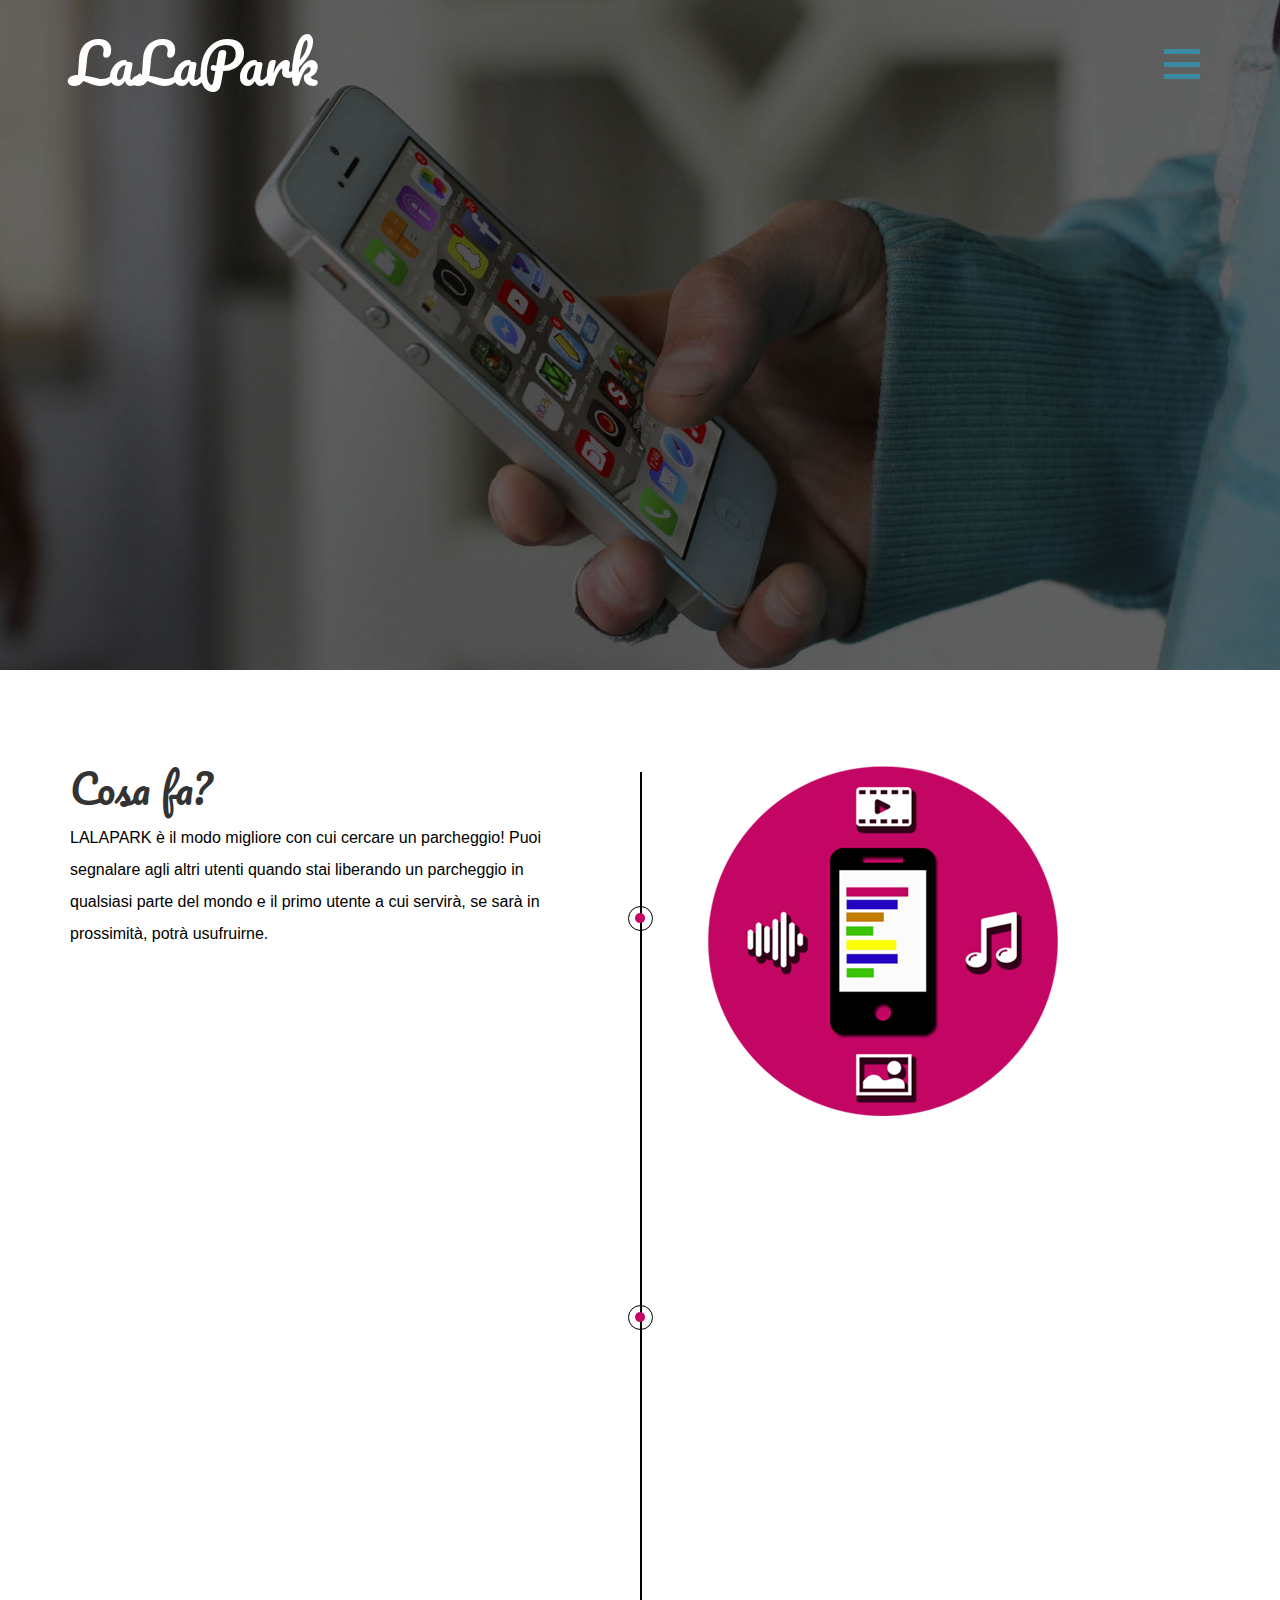
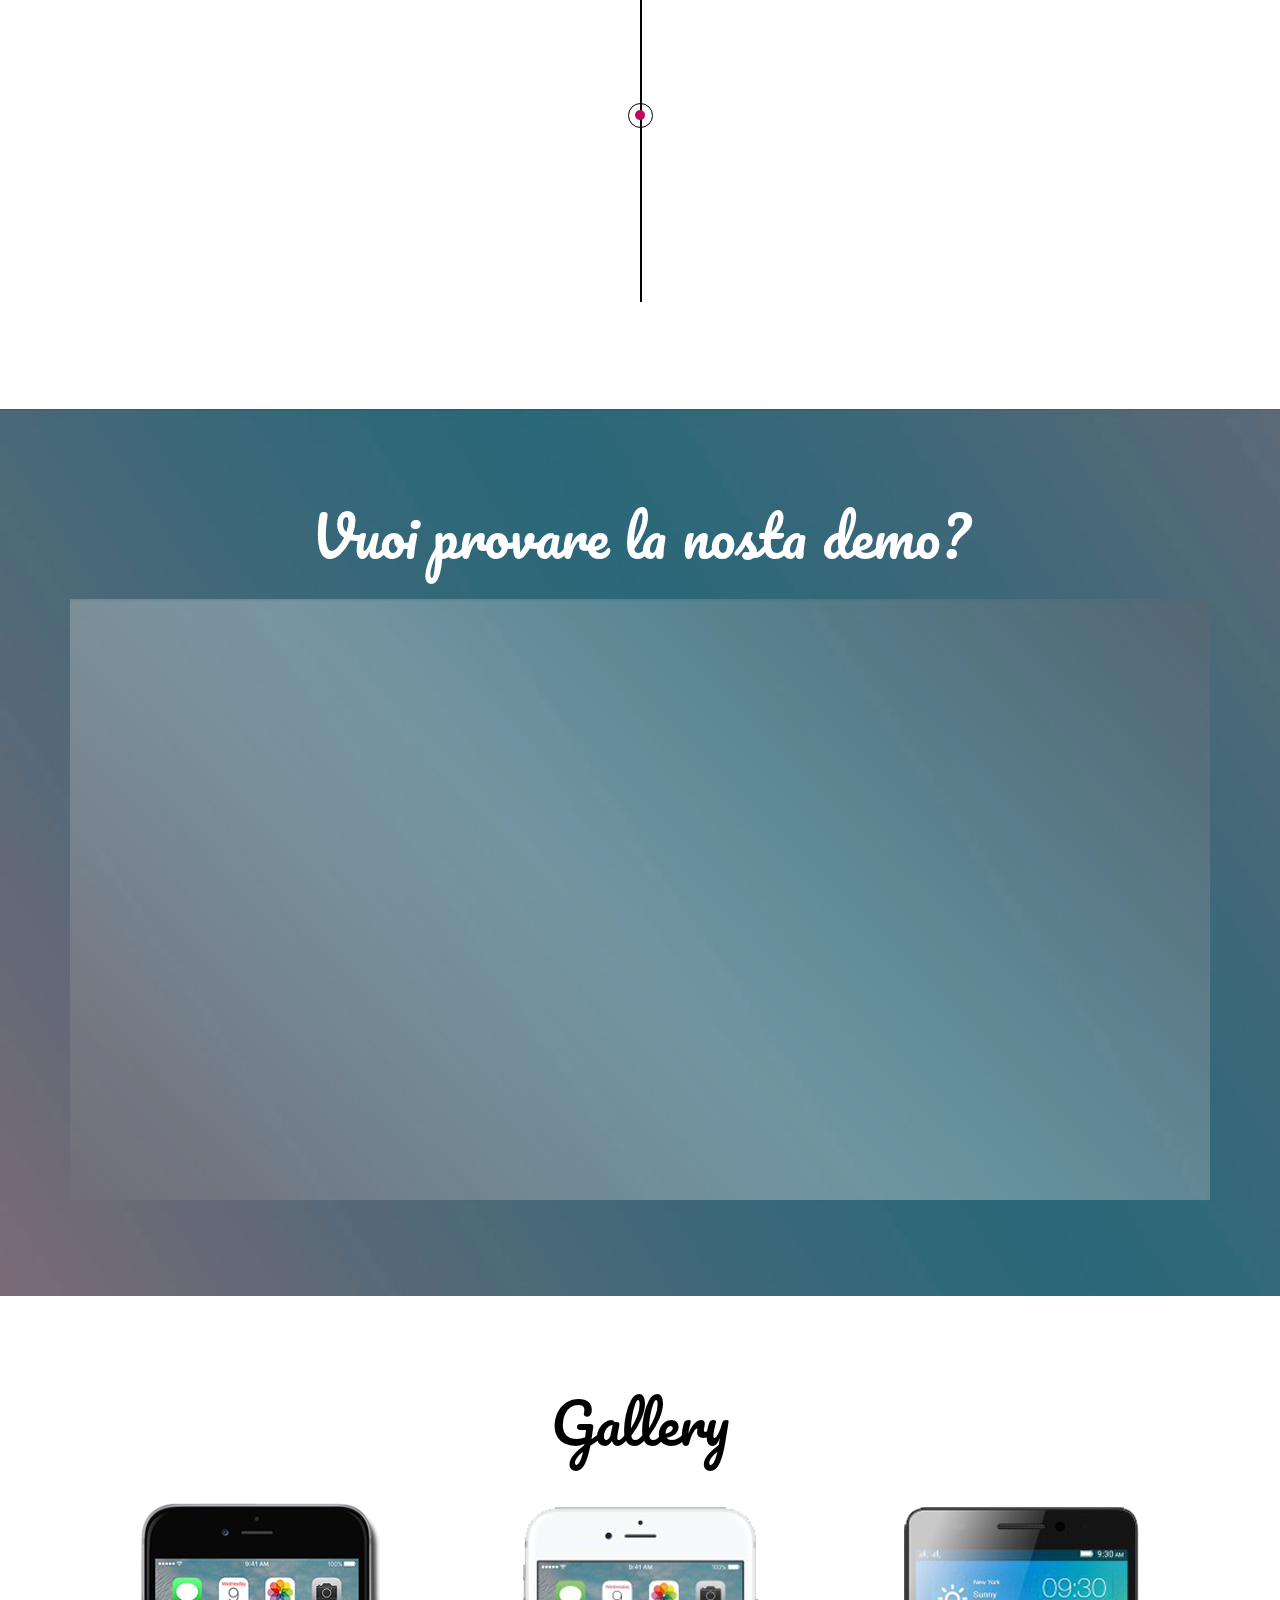
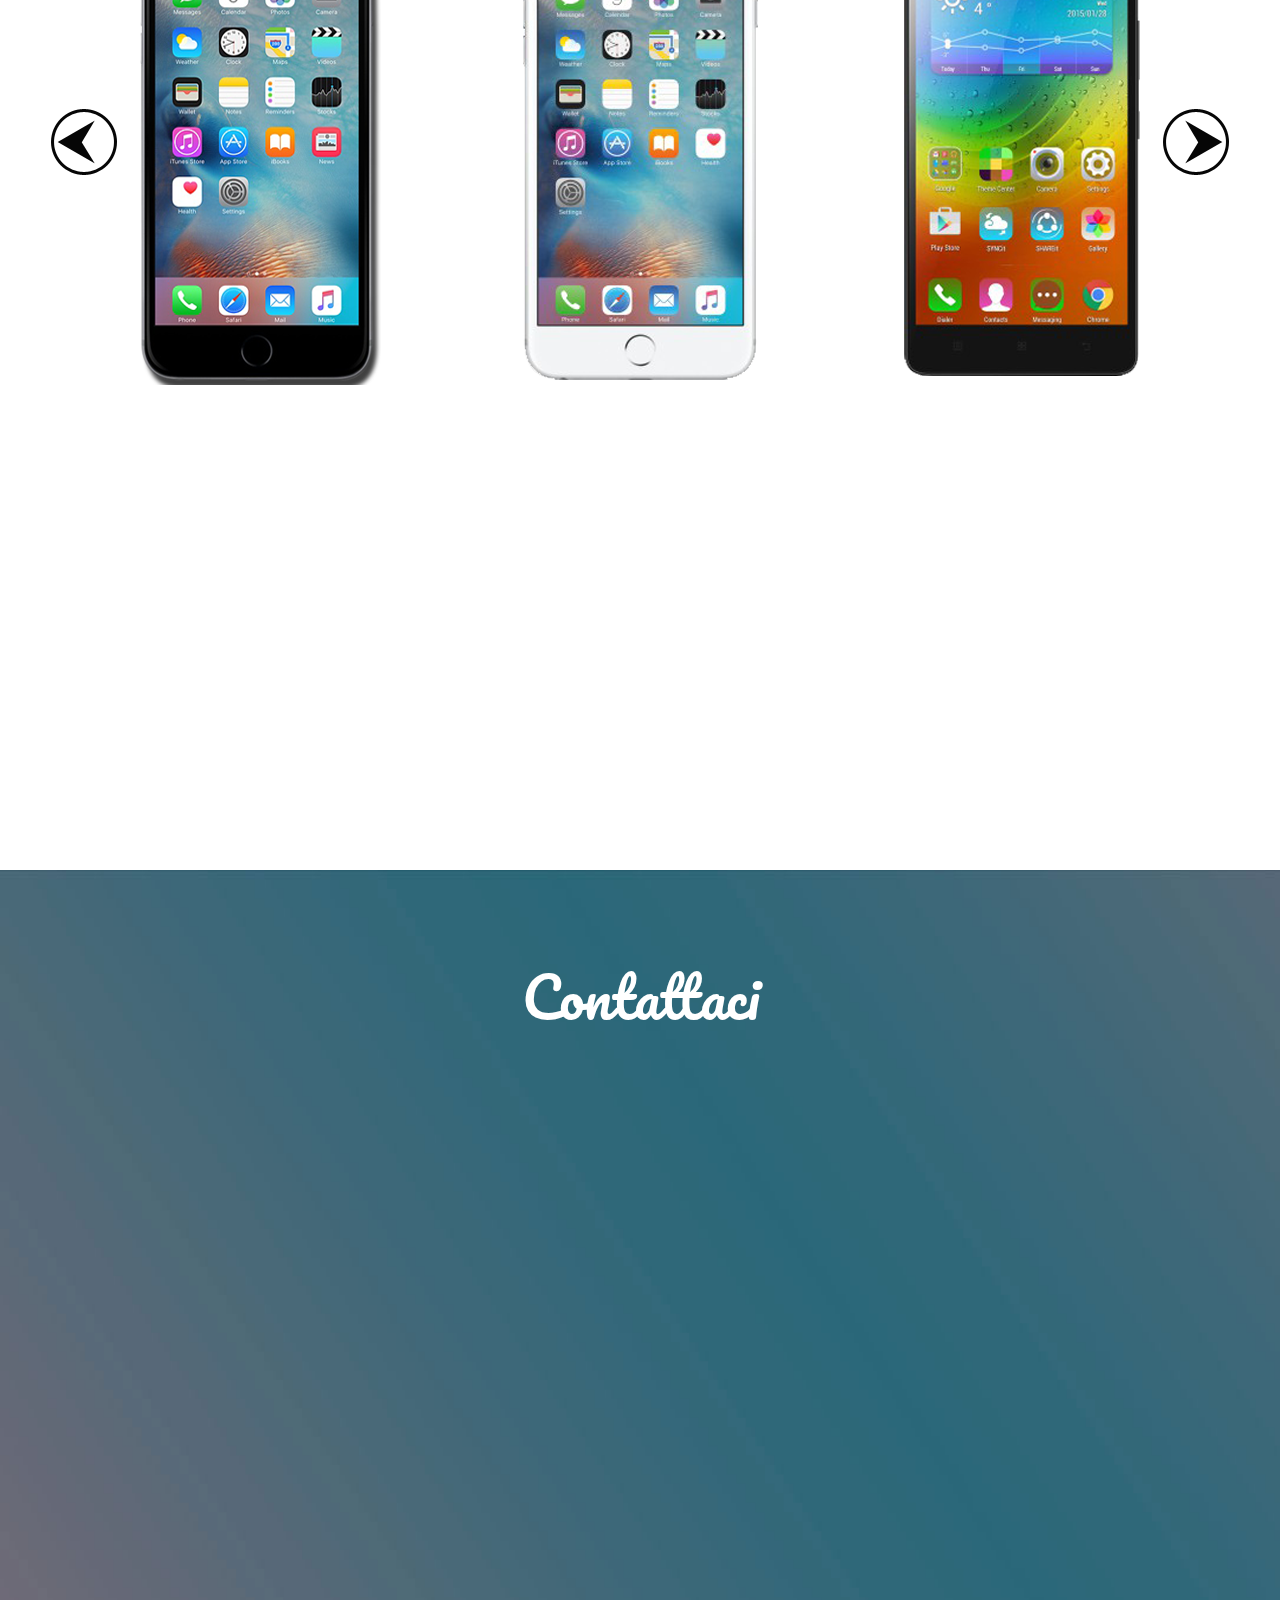
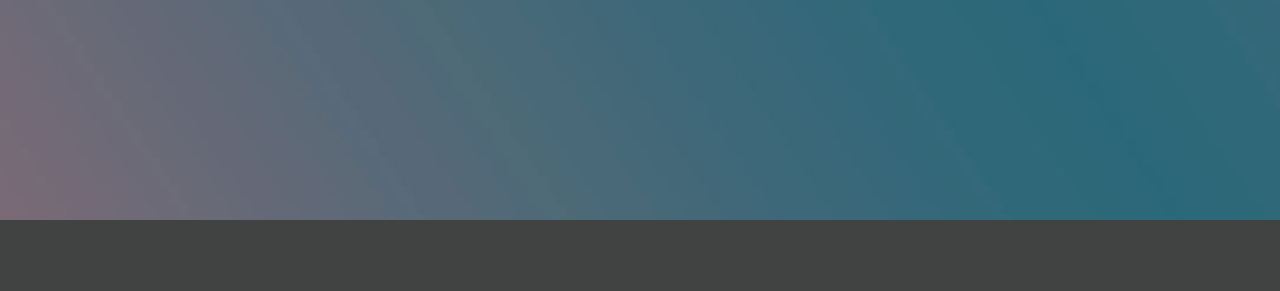
==== commit b355a6f5: "adeguamento font" ====
--- a/demo/index.html
+++ b/demo/index.html
@@ -18,8 +18,7 @@
 <meta name="keywords" content="lalapark" />
 <script type="application/x-javascript"> addEventListener("load", function() { setTimeout(hideURLbar, 0); }, false); function hideURLbar(){ window.scrollTo(0,1); } </script>
 <!--Google Fonts-->
-<link href='//fonts.googleapis.com/css?family=Aladin' rel='stylesheet' type='text/css'>
-<link href='//fonts.googleapis.com/css?family=Oxygen' rel='stylesheet' type='text/css'>
+<link href="https://fonts.googleapis.com/css?family=Pacifico" rel="stylesheet">
 <!--google fonts-->
 <!-- start-smoth-scrolling -->
 <script type="text/javascript" src="js/move-top.js"></script>
@@ -146,7 +145,7 @@
 				 	<img src="images/ser-lft.png" alt="">
 				 </div>
 				 <div class="col-md-7 ser-right wow bounceInRight" data-wow-delay="0.1s">
-				 	<p>LaLaPark è ancora in fase di sviluppo purtroppo! Vuo provarla in anteprima ed aiutarci a scoprire tutti i bug? (Più bug segnali più possibilità hai che @thecave ti offra una birra!)</p><p>Clicca <a href="https://lalapark.it/demo/app-debug.apk">qui</a> per scaricarla! (apk android)</p><p>Clicca <a href="https://docs.google.com/forms/d/17IjhGuvZ7aeTlGuyuJ3XcxtdXv4R2sDg1GRlso1Y1zk/viewform?edit_requested=true">qui</a> per segnalare un bug</p>
+				 	<p>LaLaPark è ancora in fase di sviluppo purtroppo! Vuoi provarla in anteprima ed aiutarci a scoprire tutti i bug? (Più bug segnali più possibilità hai che @thecave ti offra una birra!)</p><p>Clicca <a href="https://lalapark.it/demo/app-debug.apk">qui</a> per scaricarla! (apk android)</p><p>Clicca <a href="https://docs.google.com/forms/d/17IjhGuvZ7aeTlGuyuJ3XcxtdXv4R2sDg1GRlso1Y1zk/viewform?edit_requested=true">qui</a> per segnalare un bug</p>
 				 </div>
 				<div class="clearfix"> </div>
 			 </div>
--- a/demo/css/style.css
+++ b/demo/css/style.css
@@ -9,7 +9,6 @@
 ul, ol {margin: 0;}
 p {margin: 0;}
 html, body{
- font-family: 'Oxygen', sans-serif;
    font-size: 100%;
    background:#fff; 
     overflow-y: auto;
@@ -50,7 +49,7 @@
 }
 .logo h1 {
     font-size:3.5em;
-    font-family: 'Aladin', cursive;
+    font-family: 'Pacifico', cursive;
 }
 .logo h1 a{
 	 color: #fff;
@@ -100,7 +99,7 @@
     color: #fff;
     font-size: 1.3em;
     -webkit-transition-duration: 0.5s;
-    font-family: 'Aladin', cursive;
+    font-family: 'Pacifico', cursive;
 }
 .m_nav_item a:hover {
     color:#000;
@@ -278,7 +277,7 @@
 .changer-left h3 {
     font-size: 2.5em;
     color: #333;
-    font-family: 'Aladin', cursive;
+    font-family: 'Pacifico', cursive;
     margin-bottom: 0.3em;
 }
 .changer-left p {
@@ -289,7 +288,7 @@
 .changer-right-snd h3 {
     font-size: 2.5em;
     color: #333;
-    font-family: 'Aladin', cursive;
+    font-family: 'Pacifico', cursive;
     margin-bottom: 0.3em;
 }
 .changer-right-snd p {
@@ -300,7 +299,7 @@
 .changer-left-trd h3 {
     font-size: 2.5em;
     color: #333;
-    font-family: 'Aladin', cursive;
+    font-family: 'Pacifico', cursive;
     margin-bottom: 0.3em;
 }
 .changer-left-trd p {
@@ -350,14 +349,13 @@
 .w3ser-top h3 {
     font-size: 3.5em;
     color: #fff;
-    font-family: 'Aladin', cursive;
+    font-family: 'Pacifico', cursive;
 }
 .ser-right p {
     font-size: 1.6em;
     line-height: 2em;
     color:#fff;
     padding: 1.5em 0em;
-    font-family: 'Aladin', cursive;
 }
 /*--service end here--*/
 /*--features start here--*/
@@ -374,7 +372,7 @@
 .features-top h2 {
     font-size: 3.5em;
     color: #fff;
-    font-family: 'Aladin', cursive;
+    font-family: 'Pacifico', cursive;
 }
 .fea-agileits {
     background: url(../images/con-rit-bg.png)no-repeat;
@@ -385,13 +383,13 @@
     font-size: 1.8em;
     color: #fff;
     margin-bottom:1em;
-    font-family: 'Aladin', cursive;
+    font-family: 'Pacifico', cursive;
 }
 .fea-rit-top h3 {
     font-size: 1.8em;
     color: #fff;
     margin-bottom: 1em;
-    font-family: 'Aladin', cursive;
+    font-family: 'Pacifico', cursive;
 }
 .fea-left-top {
     border-bottom: 1px solid rgba(255, 255, 255, 0.68);
@@ -480,7 +478,7 @@
 .gallery-top-w3ls h3 {
     font-size: 3.5em;
     color: #000;
-    font-family: 'Aladin', cursive;
+    font-family: 'Pacifico', cursive;
 }
 /*--*/
 .content-middle-in,.content-bottom-in {
@@ -608,7 +606,7 @@
 .quotation-main h4 {
     font-size: 1.5em;
     color: #000;
-    font-family: 'Aladin', cursive;
+    font-family: 'Pacifico', cursive;
 }
 /*--quotationend here--*/
 /*--contact start here--*/
@@ -668,7 +666,7 @@
 .contact-top h3 {
     font-size: 3.5em;
     color: #fff;
-    font-family: 'Aladin', cursive;
+    font-family: 'Pacifico', cursive;
 }
 .contact-left {
     background: url(../images/con-rit-bg.png)no-repeat;
@@ -691,13 +689,13 @@
     font-size: 1.8em;
     color:#fff;
     margin-bottom: 0.8em;
-    font-family: 'Aladin', cursive;
+    font-family: 'Pacifico', cursive;
 }
 .contact-rit-info h4 {
     font-size: 1.8em;
     color: #fff;
     margin-bottom: 0.5em;
-    font-family: 'Aladin', cursive;
+    font-family: 'Pacifico', cursive;
 }
 .contact-right p {
     font-size: 1em;
@@ -799,7 +797,7 @@
     color: #fff;
     margin-bottom: 1em;
     text-align: center;
-    font-family: 'Aladin', cursive;
+    font-family: 'Pacifico', cursive;
 }
 /*--contact end here--*/
 /*--copyrights start  here--*/
